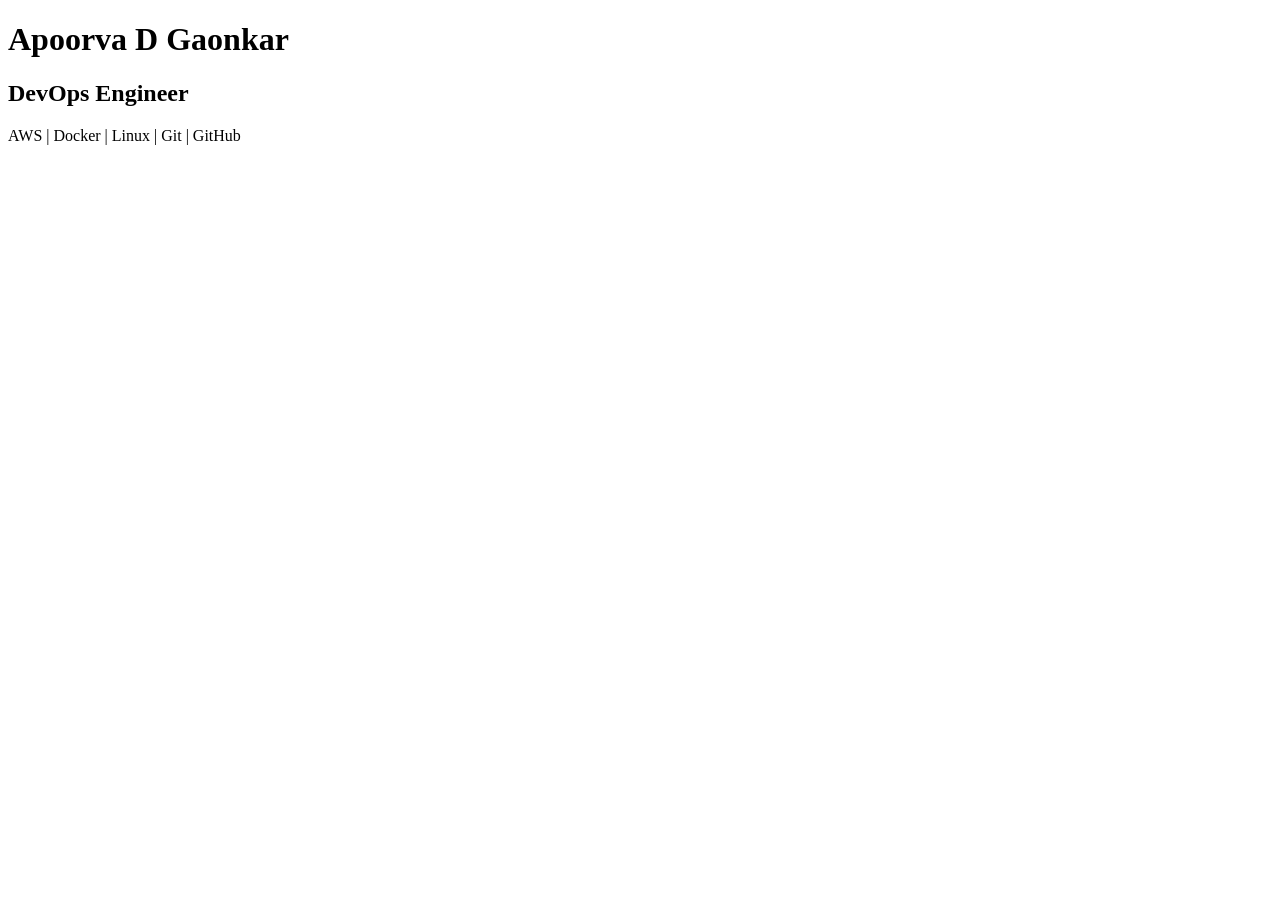
==== website/index.html @ e0a9d768 "Added portfolio website and Dockerfile" ====
<!DOCTYPE html>
<html>
<head>
    <title>Apoorva Portfolio</title>
</head>
<body>
    <h1>Apoorva D Gaonkar</h1>
    <h2>DevOps Engineer</h2>
    <p>AWS | Docker | Linux | Git | GitHub</p>
</body>
</html>
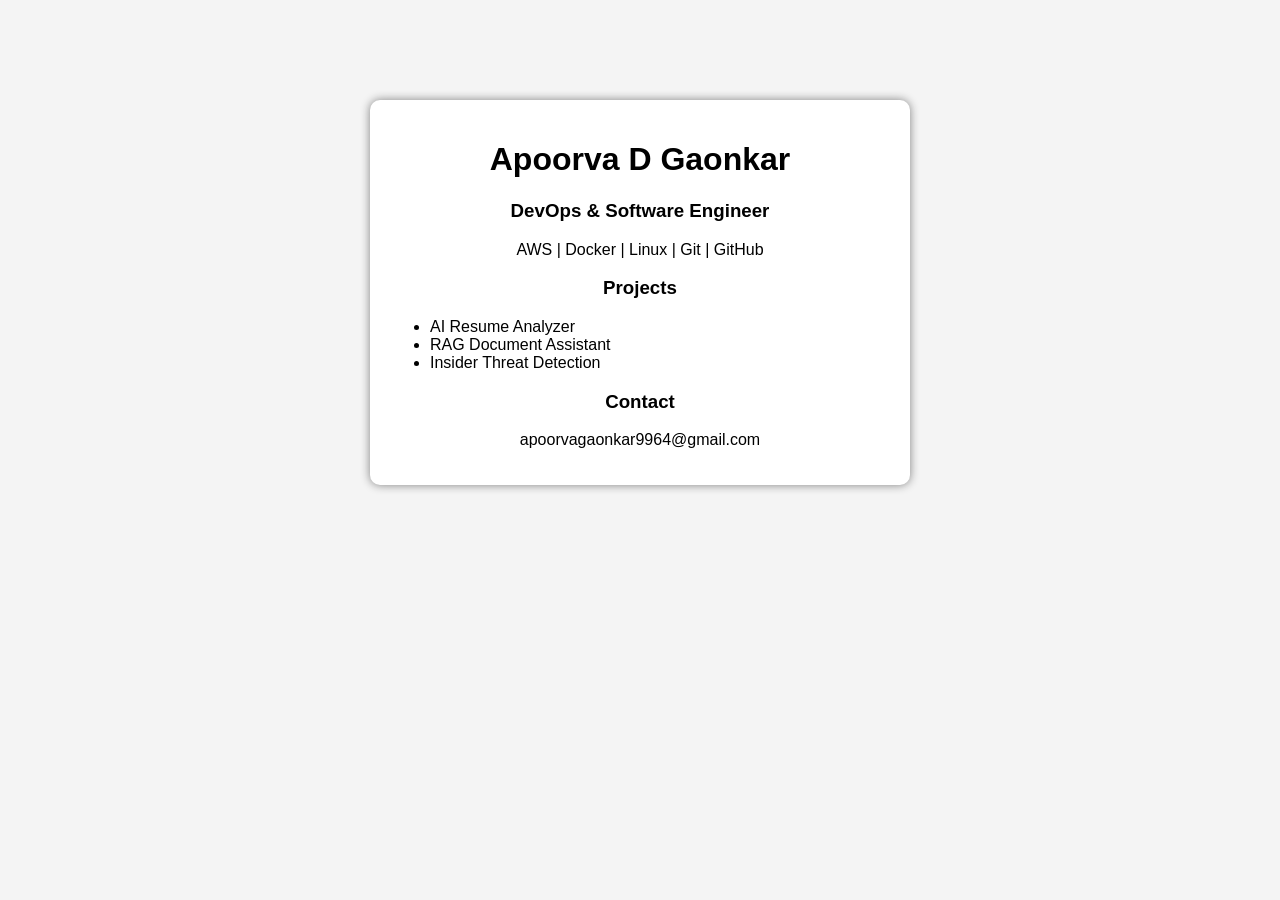
==== commit c41193b9: "Improved portfolio UI" ====
--- a/website/index.html
+++ b/website/index.html
@@ -1,11 +1,40 @@
 <!DOCTYPE html>
 <html>
 <head>
-    <title>Apoorva Portfolio</title>
+    <title>Apoorva D Gaonkar</title>
+    <style>
+        body {
+            font-family: Arial, sans-serif;
+            text-align: center;
+            margin-top: 100px;
+            background-color: #f4f4f4;
+        }
+        .card {
+            background: white;
+            width: 500px;
+            margin: auto;
+            padding: 20px;
+            border-radius: 10px;
+            box-shadow: 0px 0px 10px gray;
+        }
+    </style>
 </head>
 <body>
-    <h1>Apoorva D Gaonkar</h1>
-    <h2>DevOps Engineer</h2>
-    <p>AWS | Docker | Linux | Git | GitHub</p>
+    <div class="card">
+        <h1>Apoorva D Gaonkar</h1>
+        <h3>DevOps & Software Engineer</h3>
+
+        <p>AWS | Docker | Linux | Git | GitHub</p>
+
+        <h3>Projects</h3>
+        <ul style="text-align:left;">
+            <li>AI Resume Analyzer</li>
+            <li>RAG Document Assistant</li>
+            <li>Insider Threat Detection</li>
+        </ul>
+
+        <h3>Contact</h3>
+        <p>apoorvagaonkar9964@gmail.com</p>
+    </div>
 </body>
 </html>
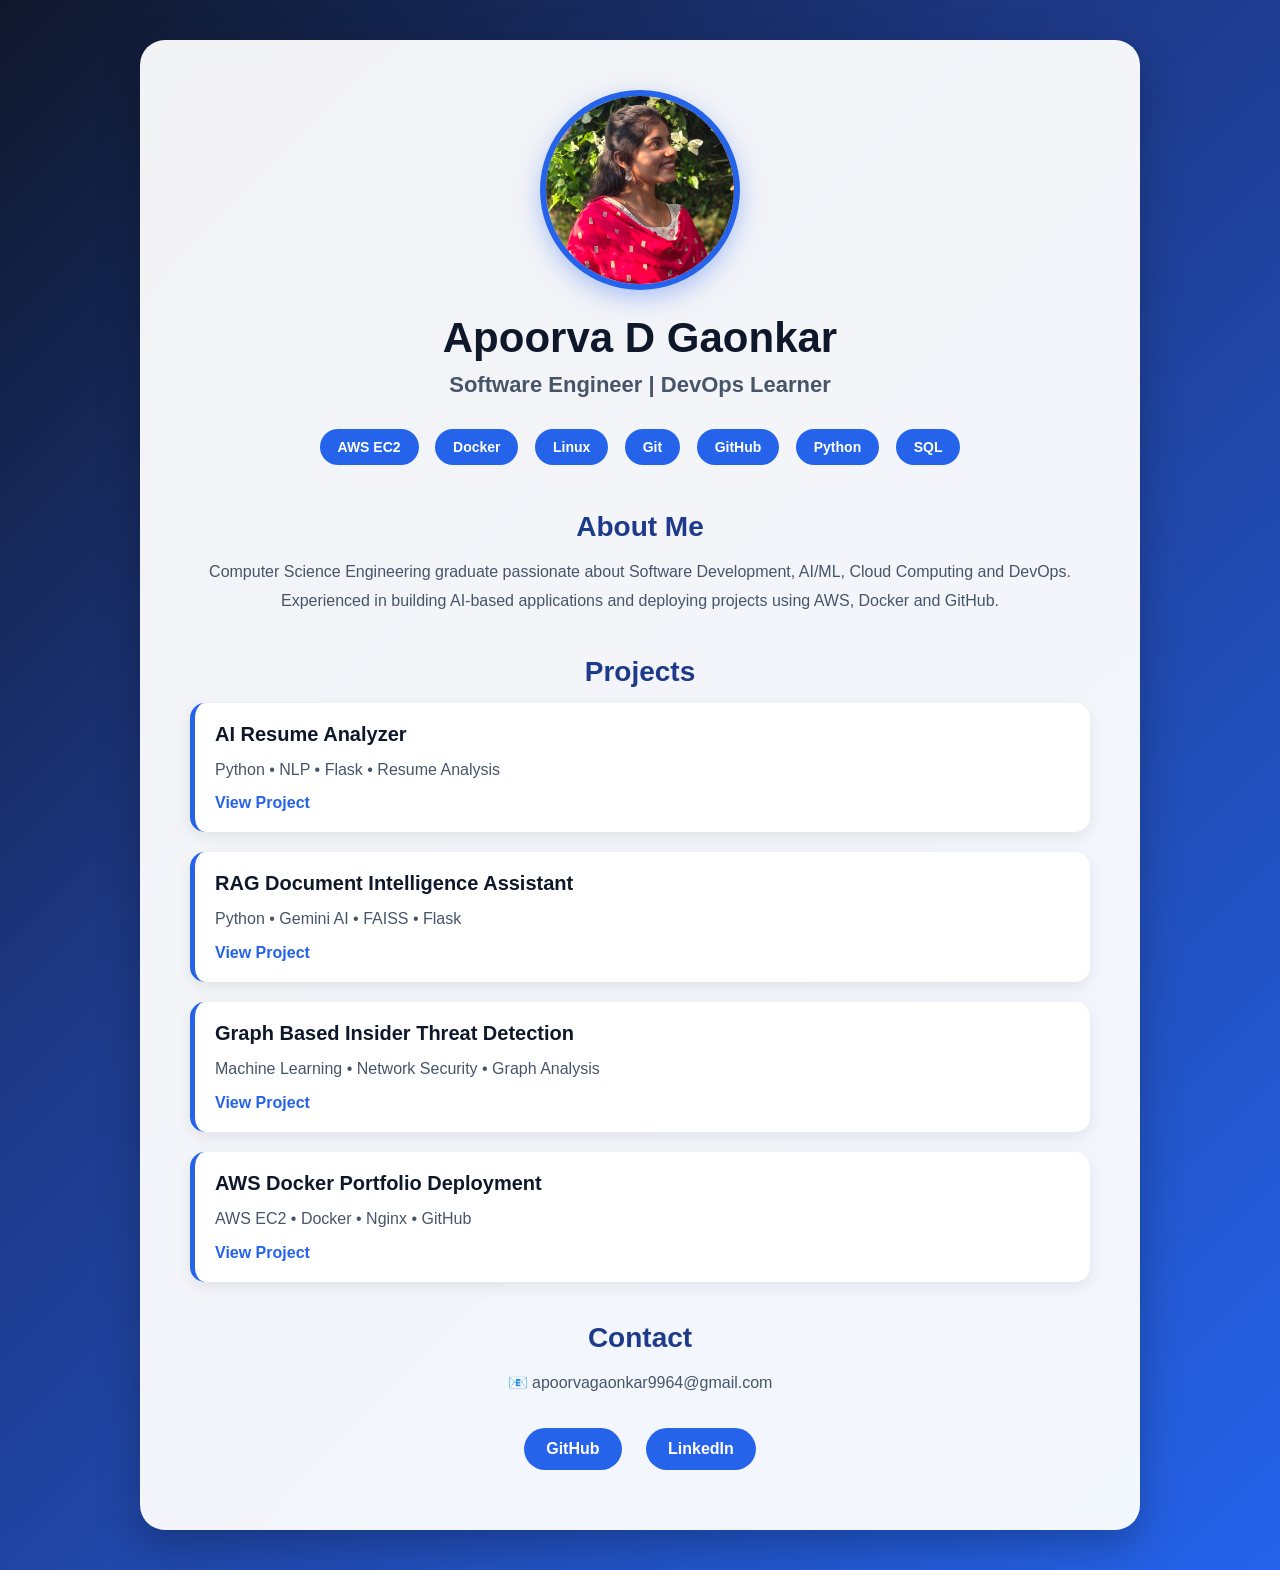
==== commit 6de95ea4: "Professional portfolio update" ====
--- a/website/index.html
+++ b/website/index.html
@@ -1,40 +1,80 @@
 <!DOCTYPE html>
-<html>
+<html lang="en">
 <head>
-    <title>Apoorva D Gaonkar</title>
-    <style>
-        body {
-            font-family: Arial, sans-serif;
-            text-align: center;
-            margin-top: 100px;
-            background-color: #f4f4f4;
-        }
-        .card {
-            background: white;
-            width: 500px;
-            margin: auto;
-            padding: 20px;
-            border-radius: 10px;
-            box-shadow: 0px 0px 10px gray;
-        }
-    </style>
+    <meta charset="UTF-8">
+    <meta name="viewport" content="width=device-width, initial-scale=1.0">
+    <title>Apoorva D Gaonkar | Portfolio</title>
+    <link rel="stylesheet" href="style.css">
 </head>
 <body>
-    <div class="card">
-        <h1>Apoorva D Gaonkar</h1>
-        <h3>DevOps & Software Engineer</h3>
 
-        <p>AWS | Docker | Linux | Git | GitHub</p>
+<div class="container">
 
+    <img src="Photo.jpeg" alt="Apoorva D Gaonkar" class="profile-pic">
+
+    <h1>Apoorva D Gaonkar</h1>
+    <h2>Software Engineer | DevOps Learner</h2>
+
+    <div class="skills">
+        <span>AWS EC2</span>
+        <span>Docker</span>
+        <span>Linux</span>
+        <span>Git</span>
+        <span>GitHub</span>
+        <span>Python</span>
+        <span>SQL</span>
+    </div>
+
+    <section>
+        <h3>About Me</h3>
+        <p>
+            Computer Science Engineering graduate passionate about Software Development,
+            AI/ML, Cloud Computing and DevOps. Experienced in building AI-based
+            applications and deploying projects using AWS, Docker and GitHub.
+        </p>
+    </section>
+
+    <section>
         <h3>Projects</h3>
-        <ul style="text-align:left;">
-            <li>AI Resume Analyzer</li>
-            <li>RAG Document Assistant</li>
-            <li>Insider Threat Detection</li>
-        </ul>
 
+        <div class="project-card">
+            <h4>AI Resume Analyzer</h4>
+            <p>Python • NLP • Flask • Resume Analysis</p>
+            <a href="https://github.com/apoorvagaonkar99/AI-Resume-Analyzer-Python" target="_blank">View Project</a>
+        </div>
+
+        <div class="project-card">
+            <h4>RAG Document Intelligence Assistant</h4>
+            <p>Python • Gemini AI • FAISS • Flask</p>
+            <a href="https://github.com/apoorvagaonkar99/RAG-Document-Assistant" target="_blank">View Project</a>
+        </div>
+
+        <div class="project-card">
+            <h4>Graph Based Insider Threat Detection</h4>
+            <p>Machine Learning • Network Security • Graph Analysis</p>
+            <a href="https://github.com/apoorvagaonkar99/Insider-threat-detection" target="_blank">View Project</a>
+        </div>
+
+        <div class="project-card">
+            <h4>AWS Docker Portfolio Deployment</h4>
+            <p>AWS EC2 • Docker • Nginx • GitHub</p>
+            <a href="https://github.com/apoorvagaonkar99/devops-project" target="_blank">View Project</a>
+        </div>
+
+    </section>
+
+    <section>
         <h3>Contact</h3>
-        <p>apoorvagaonkar9964@gmail.com</p>
-    </div>
+
+        <p>📧 apoorvagaonkar9964@gmail.com</p>
+
+        <div class="links">
+            <a href="https://github.com/apoorvagaonkar99" target="_blank">GitHub</a>
+            <a href="https://www.linkedin.com/in/apoorva-gaonkar-3442b2266" target="_blank">LinkedIn</a>
+        </div>
+    </section>
+
+</div>
+
 </body>
 </html>
--- a/website/style.css
+++ b/website/style.css
@@ -0,0 +1,225 @@
+*{
+    margin:0;
+    padding:0;
+    box-sizing:border-box;
+    font-family:'Segoe UI', Tahoma, Geneva, Verdana, sans-serif;
+}
+
+body{
+    background: linear-gradient(
+        135deg,
+        #0f172a 0%,
+        #1e3a8a 40%,
+        #2563eb 100%
+    );
+    min-height:100vh;
+    padding:40px 20px;
+}
+
+.container{
+    max-width:1000px;
+    margin:auto;
+    background:rgba(255,255,255,0.95);
+    backdrop-filter:blur(10px);
+    border-radius:25px;
+    padding:50px;
+    box-shadow:0 15px 40px rgba(0,0,0,0.25);
+    text-align:center;
+}
+
+.profile-pic{
+    width:200px;
+    height:200px;
+    border-radius:50%;
+    object-fit:cover;
+    border:6px solid #2563eb;
+    box-shadow:0 8px 25px rgba(37,99,235,0.35);
+    margin-bottom:20px;
+}
+
+h1{
+    font-size:42px;
+    color:#0f172a;
+    margin-bottom:10px;
+}
+
+h2{
+    font-size:22px;
+    color:#475569;
+    margin-bottom:25px;
+}
+
+section{
+    margin-top:40px;
+}
+
+h3{
+    color:#1e3a8a;
+    font-size:28px;
+    margin-bottom:15px;
+}
+
+p{
+    color:#475569;
+    line-height:1.8;
+    font-size:16px;
+}
+
+.skills{
+    margin-top:25px;
+}
+
+.skills span{
+    display:inline-block;
+    background:#2563eb;
+    color:white;
+    padding:10px 18px;
+    margin:6px;
+    border-radius:25px;
+    font-size:14px;
+    font-weight:600;
+    transition:0.3s;
+}
+
+.skills span:hover{
+    transform:translateY(-3px);
+    background:#1d4ed8;
+}
+
+.stats{
+    display:flex;
+    justify-content:center;
+    flex-wrap:wrap;
+    gap:20px;
+    margin-top:25px;
+}
+
+.stat-box{
+    background:#eff6ff;
+    padding:25px;
+    width:200px;
+    border-radius:18px;
+    box-shadow:0 5px 15px rgba(0,0,0,0.08);
+}
+
+.stat-box h2{
+    color:#2563eb;
+    font-size:32px;
+    margin-bottom:10px;
+}
+
+.stat-box p{
+    color:#64748b;
+    font-size:15px;
+}
+
+.project-card{
+    background:white;
+    border-left:5px solid #2563eb;
+    padding:20px;
+    border-radius:15px;
+    margin-bottom:20px;
+    text-align:left;
+    box-shadow:0 5px 15px rgba(0,0,0,0.08);
+    transition:0.3s;
+}
+
+.project-card:hover{
+    transform:translateY(-5px);
+    box-shadow:0 10px 25px rgba(0,0,0,0.15);
+}
+
+.project-card h4{
+    color:#0f172a;
+    margin-bottom:10px;
+    font-size:20px;
+}
+
+.project-card p{
+    margin-bottom:10px;
+}
+
+.project-card a{
+    color:#2563eb;
+    text-decoration:none;
+    font-weight:600;
+}
+
+.project-card a:hover{
+    text-decoration:underline;
+}
+
+.links{
+    margin-top:20px;
+}
+
+.links a{
+    display:inline-block;
+    margin:10px;
+    padding:12px 22px;
+    background:#2563eb;
+    color:white;
+    text-decoration:none;
+    border-radius:25px;
+    font-weight:600;
+    transition:0.3s;
+}
+
+.links a:hover{
+    background:#1d4ed8;
+    transform:translateY(-2px);
+}
+
+.resume-btn{
+    display:inline-block;
+    margin-top:25px;
+    padding:14px 28px;
+    background:#0f172a;
+    color:white;
+    text-decoration:none;
+    border-radius:30px;
+    font-weight:600;
+    transition:0.3s;
+}
+
+.resume-btn:hover{
+    background:#1e293b;
+}
+
+ul{
+    list-style:none;
+}
+
+footer{
+    margin-top:40px;
+    color:#64748b;
+    font-size:14px;
+}
+
+@media(max-width:768px){
+
+    .container{
+        padding:30px;
+    }
+
+    .profile-pic{
+        width:150px;
+        height:150px;
+    }
+
+    h1{
+        font-size:32px;
+    }
+
+    h2{
+        font-size:18px;
+    }
+
+    .project-card{
+        text-align:center;
+    }
+
+    .stat-box{
+        width:100%;
+    }
+}
